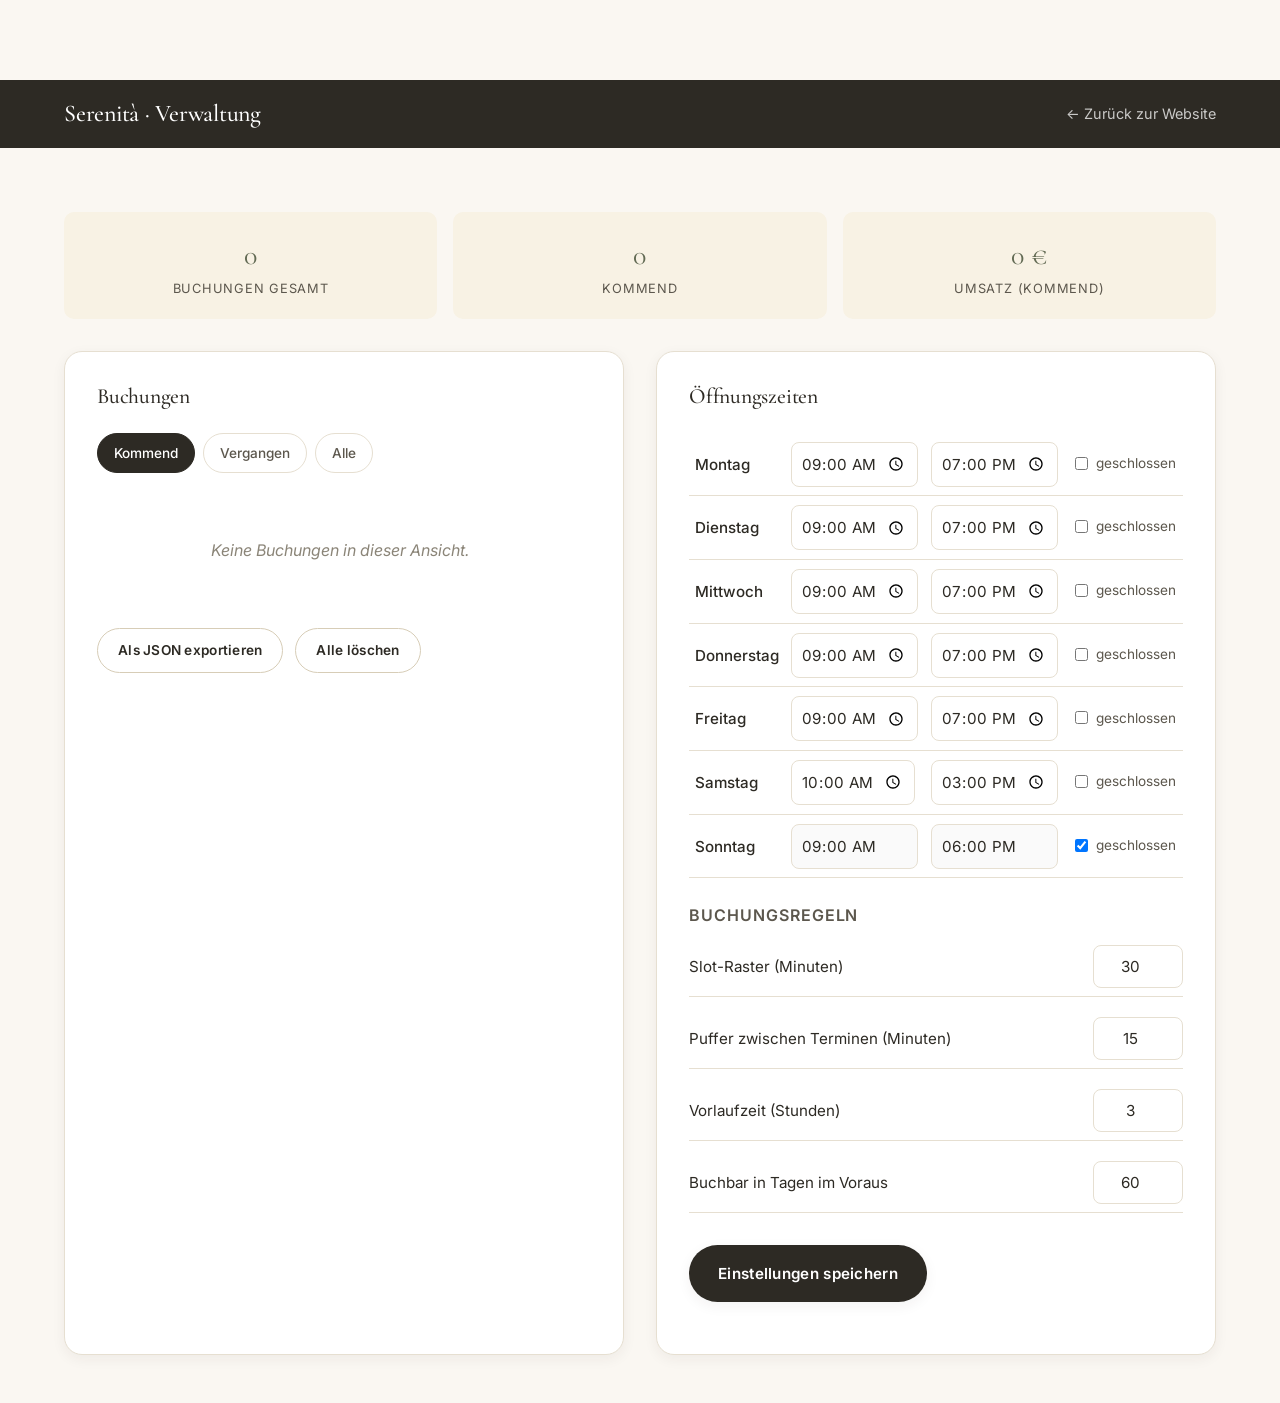
==== admin.html @ 7737e11d "Elegante Website für Massagepraxis mit Online-Buchungssystem Vollständige, mobile-first Website in D" ====
<!doctype html>
<html lang="de">
<head>
    <meta charset="UTF-8" />
    <meta name="viewport" content="width=device-width, initial-scale=1.0" />
    <title>Verwaltung · Massagepraxis Serenità</title>

    <link rel="preconnect" href="https://fonts.googleapis.com" />
    <link rel="preconnect" href="https://fonts.gstatic.com" crossorigin />
    <link href="https://fonts.googleapis.com/css2?family=Cormorant+Garamond:wght@500;600&family=Inter:wght@300;400;500;600;700&display=swap" rel="stylesheet" />

    <link rel="stylesheet" href="css/style.css" />
    <style>
        body { padding-top: 5rem; }
        .admin-header { background: var(--color-ink); color: #fff; padding: 1.25rem 0; }
        .admin-header .container { display: flex; align-items: center; justify-content: space-between; }
        .admin-header h1 { color: #fff; font-family: var(--font-serif); font-size: 1.5rem; margin: 0; }
        .admin-header a { color: #fff; opacity: 0.75; font-size: 0.9rem; }
        .admin-header a:hover { opacity: 1; }
        .admin-main { padding: 3rem 0; background: var(--color-bg); min-height: 100vh; }
        .admin-panels { display: grid; grid-template-columns: 1fr 1fr; gap: 2rem; }
        @media (max-width: 900px) { .admin-panels { grid-template-columns: 1fr; } }

        .panel { background: var(--color-surface); border-radius: var(--radius); padding: 2rem; border: 1px solid var(--color-line); box-shadow: var(--shadow-sm); }
        .panel h2 { font-size: 1.35rem; font-family: var(--font-serif); margin-bottom: 1.5rem; }
        .panel h3 { font-size: 1rem; font-family: var(--font-sans); text-transform: uppercase; letter-spacing: 0.06em; color: var(--color-ink-soft); font-weight: 600; margin: 1.75rem 0 .75rem; }

        .hours-table { width: 100%; border-collapse: collapse; }
        .hours-table td { padding: .55rem .35rem; border-bottom: 1px solid var(--color-line); font-size: 0.95rem; }
        .hours-table td:first-child { font-weight: 500; }
        .hours-table input[type="time"] { padding: .5rem .6rem; border-radius: 8px; border: 1.5px solid var(--color-line); font-family: inherit; }
        .hours-table label.closed { display: inline-flex; align-items: center; gap: .35rem; font-size: 0.85rem; color: var(--color-ink-soft); }

        .config-row { display: grid; grid-template-columns: 1fr auto; gap: 1rem; align-items: center; margin-bottom: .75rem; padding: .5rem 0; border-bottom: 1px solid var(--color-line); font-size: 0.95rem; }
        .config-row input { padding: .5rem .75rem; border-radius: 8px; border: 1.5px solid var(--color-line); width: 90px; text-align: center; }

        .booking-list { display: flex; flex-direction: column; gap: .75rem; max-height: 550px; overflow-y: auto; padding-right: .5rem; }
        .booking-item {
            padding: 1rem 1.25rem;
            background: var(--color-bg-alt);
            border-radius: var(--radius-sm);
            border-left: 3px solid var(--color-primary);
            display: grid;
            grid-template-columns: auto 1fr auto;
            gap: 1rem;
            align-items: center;
        }
        .booking-item.past { opacity: 0.55; border-left-color: var(--color-muted); }
        .booking-when { font-family: var(--font-serif); font-size: 1.05rem; color: var(--color-ink); }
        .booking-when small { display: block; font-family: var(--font-sans); font-size: 0.8rem; color: var(--color-muted); margin-top: 2px; }
        .booking-details { font-size: 0.9rem; color: var(--color-ink-soft); }
        .booking-details strong { color: var(--color-ink); }
        .booking-delete { background: transparent; color: #b04747; padding: .4rem .75rem; border-radius: 8px; font-size: 0.85rem; font-weight: 500; border: 1.5px solid transparent; }
        .booking-delete:hover { background: #fbe9e9; border-color: #f0c8c8; }

        .filters { display: flex; gap: .5rem; margin-bottom: 1rem; flex-wrap: wrap; }
        .filter-btn { padding: .5rem 1rem; border-radius: 999px; border: 1.5px solid var(--color-line); font-size: 0.85rem; font-weight: 500; background: var(--color-surface); color: var(--color-ink-soft); }
        .filter-btn.is-active { background: var(--color-ink); color: #fff; border-color: var(--color-ink); }

        .empty { text-align: center; padding: 3rem 1rem; color: var(--color-muted); font-style: italic; }

        .stat-grid { display: grid; grid-template-columns: repeat(3, 1fr); gap: 1rem; margin-bottom: 2rem; }
        .stat { background: var(--color-cream); padding: 1.25rem; border-radius: var(--radius-sm); text-align: center; }
        .stat dt { font-family: var(--font-serif); font-size: 1.75rem; color: var(--color-primary-dark); }
        .stat dd { font-size: 0.8rem; color: var(--color-ink-soft); margin: 0; text-transform: uppercase; letter-spacing: 0.06em; }

        .save-note { margin-top: 1.25rem; font-size: 0.85rem; color: var(--color-primary-dark); }

        .export-actions { display: flex; gap: .75rem; margin-top: 1rem; flex-wrap: wrap; }
        .export-actions .btn { padding: .65rem 1.25rem; font-size: 0.85rem; }
    </style>
</head>
<body>

    <header class="admin-header">
        <div class="container">
            <h1>Serenità · Verwaltung</h1>
            <a href="index.html">← Zurück zur Website</a>
        </div>
    </header>

    <main class="admin-main">
        <div class="container">
            <dl class="stat-grid">
                <div class="stat"><dt id="statTotal">0</dt><dd>Buchungen gesamt</dd></div>
                <div class="stat"><dt id="statUpcoming">0</dt><dd>Kommend</dd></div>
                <div class="stat"><dt id="statRevenue">0 €</dt><dd>Umsatz (kommend)</dd></div>
            </dl>

            <div class="admin-panels">
                <section class="panel">
                    <h2>Buchungen</h2>
                    <div class="filters">
                        <button type="button" class="filter-btn is-active" data-filter="upcoming">Kommend</button>
                        <button type="button" class="filter-btn" data-filter="past">Vergangen</button>
                        <button type="button" class="filter-btn" data-filter="all">Alle</button>
                    </div>
                    <div class="booking-list" id="bookingList"></div>
                    <div class="export-actions">
                        <button type="button" class="btn btn-ghost" id="exportJSON">Als JSON exportieren</button>
                        <button type="button" class="btn btn-ghost" id="clearAll">Alle löschen</button>
                    </div>
                </section>

                <section class="panel">
                    <h2>Öffnungszeiten</h2>
                    <table class="hours-table">
                        <tbody id="hoursTable"></tbody>
                    </table>

                    <h3>Buchungsregeln</h3>
                    <div class="config-row"><span>Slot-Raster (Minuten)</span><input type="number" min="15" step="5" id="cfgInterval" /></div>
                    <div class="config-row"><span>Puffer zwischen Terminen (Minuten)</span><input type="number" min="0" step="5" id="cfgBuffer" /></div>
                    <div class="config-row"><span>Vorlaufzeit (Stunden)</span><input type="number" min="0" step="1" id="cfgLead" /></div>
                    <div class="config-row"><span>Buchbar in Tagen im Voraus</span><input type="number" min="1" step="1" id="cfgWindow" /></div>

                    <button type="button" class="btn btn-primary" id="saveConfig" style="margin-top: 1.25rem;">Einstellungen speichern</button>
                    <p class="save-note" id="saveNote"></p>
                </section>
            </div>
        </div>
    </main>

    <script src="js/data.js"></script>
    <script>
    (function () {
        const CFG_KEY = "serenita.config.v1";
        const BK_KEY = "serenita.bookings.v1";
        const DAYS = ["Sonntag", "Montag", "Dienstag", "Mittwoch", "Donnerstag", "Freitag", "Samstag"];
        const MONATE = ["Januar","Februar","März","April","Mai","Juni","Juli","August","September","Oktober","November","Dezember"];

        /* Config laden (falls in localStorage überschrieben) */
        function loadConfig() {
            try {
                const stored = JSON.parse(localStorage.getItem(CFG_KEY));
                if (stored) Object.assign(window.PRAXIS_CONFIG, stored);
            } catch (e) {}
            return window.PRAXIS_CONFIG;
        }
        function saveConfig(cfg) { localStorage.setItem(CFG_KEY, JSON.stringify(cfg)); }
        function loadBookings() { try { return JSON.parse(localStorage.getItem(BK_KEY) || "[]"); } catch (e) { return []; } }
        function saveBookings(b) { localStorage.setItem(BK_KEY, JSON.stringify(b)); }

        const cfg = loadConfig();
        let filter = "upcoming";

        function renderHours() {
            const tbody = document.getElementById("hoursTable");
            /* Reihenfolge Mo..So */
            const order = [1,2,3,4,5,6,0];
            tbody.innerHTML = order.map(d => {
                const h = cfg.openingHours[d];
                const closed = !h;
                return `
                <tr data-day="${d}">
                    <td>${DAYS[d]}</td>
                    <td><input type="time" data-field="open" value="${closed ? "09:00" : h.open}" ${closed ? "disabled" : ""}></td>
                    <td><input type="time" data-field="close" value="${closed ? "18:00" : h.close}" ${closed ? "disabled" : ""}></td>
                    <td><label class="closed"><input type="checkbox" data-field="closed" ${closed ? "checked" : ""}> geschlossen</label></td>
                </tr>`;
            }).join("");

            tbody.querySelectorAll('input[data-field="closed"]').forEach(cb => {
                cb.addEventListener("change", () => {
                    const row = cb.closest("tr");
                    row.querySelectorAll('input[type="time"]').forEach(t => t.disabled = cb.checked);
                });
            });
        }

        function renderConfigInputs() {
            document.getElementById("cfgInterval").value = cfg.slotInterval;
            document.getElementById("cfgBuffer").value = cfg.bufferAfter;
            document.getElementById("cfgLead").value = cfg.minLeadTimeHours;
            document.getElementById("cfgWindow").value = cfg.bookingWindowDays;
        }

        function formatDate(iso) {
            const [y,m,d] = iso.split("-").map(Number);
            return `${d}. ${MONATE[m-1]} ${y}`;
        }

        function renderBookings() {
            const list = loadBookings();
            const today = new Date().toISOString().slice(0,10);
            const now = new Date();

            const withDateTime = list.map(b => {
                const [y,m,d] = b.date.split("-").map(Number);
                const [hh,mm] = b.time.split(":").map(Number);
                return { ...b, _dt: new Date(y, m-1, d, hh, mm) };
            });

            const filtered = withDateTime.filter(b => {
                if (filter === "upcoming") return b._dt >= now;
                if (filter === "past") return b._dt < now;
                return true;
            }).sort((a,b) => filter === "past" ? b._dt - a._dt : a._dt - b._dt);

            const el = document.getElementById("bookingList");
            if (!filtered.length) {
                el.innerHTML = `<div class="empty">Keine Buchungen in dieser Ansicht.</div>`;
            } else {
                el.innerHTML = filtered.map(b => `
                    <div class="booking-item ${b._dt < now ? "past" : ""}">
                        <div class="booking-when">
                            ${formatDate(b.date)}
                            <small>${b.time} Uhr</small>
                        </div>
                        <div class="booking-details">
                            <strong>${b.serviceName}</strong> · ${b.serviceDuration} Min. · ${b.servicePrice} €<br>
                            ${b.customer.name} · <a href="tel:${b.customer.phone}">${b.customer.phone}</a> · <a href="mailto:${b.customer.email}">${b.customer.email}</a>
                            ${b.customer.notes ? `<br><em>${b.customer.notes}</em>` : ""}
                        </div>
                        <button class="booking-delete" data-id="${b.id}" aria-label="Buchung löschen">Löschen</button>
                    </div>
                `).join("");
                el.querySelectorAll(".booking-delete").forEach(btn => {
                    btn.addEventListener("click", () => {
                        if (!confirm("Diese Buchung wirklich löschen?")) return;
                        const all = loadBookings().filter(b => b.id !== btn.dataset.id);
                        saveBookings(all);
                        renderBookings();
                        renderStats();
                    });
                });
            }
        }

        function renderStats() {
            const list = loadBookings();
            const now = new Date();
            const upcoming = list.filter(b => {
                const [y,m,d] = b.date.split("-").map(Number);
                const [hh,mm] = b.time.split(":").map(Number);
                return new Date(y, m-1, d, hh, mm) >= now;
            });
            document.getElementById("statTotal").textContent = list.length;
            document.getElementById("statUpcoming").textContent = upcoming.length;
            const revenue = upcoming.reduce((sum, b) => sum + (b.servicePrice || 0), 0);
            document.getElementById("statRevenue").textContent = `${revenue.toLocaleString("de-DE")} €`;
        }

        /* Speichern */
        document.getElementById("saveConfig").addEventListener("click", () => {
            const newHours = {};
            document.querySelectorAll("#hoursTable tr").forEach(row => {
                const day = Number(row.dataset.day);
                const closed = row.querySelector('input[data-field="closed"]').checked;
                if (closed) { newHours[day] = null; return; }
                newHours[day] = {
                    open: row.querySelector('input[data-field="open"]').value,
                    close: row.querySelector('input[data-field="close"]').value
                };
            });
            cfg.openingHours = newHours;
            cfg.slotInterval = Number(document.getElementById("cfgInterval").value) || 30;
            cfg.bufferAfter = Number(document.getElementById("cfgBuffer").value) || 0;
            cfg.minLeadTimeHours = Number(document.getElementById("cfgLead").value) || 0;
            cfg.bookingWindowDays = Number(document.getElementById("cfgWindow").value) || 30;
            saveConfig(cfg);
            const note = document.getElementById("saveNote");
            note.textContent = "✓ Einstellungen gespeichert.";
            setTimeout(() => note.textContent = "", 2500);
        });

        /* Filter */
        document.querySelectorAll(".filter-btn").forEach(btn => {
            btn.addEventListener("click", () => {
                document.querySelectorAll(".filter-btn").forEach(b => b.classList.remove("is-active"));
                btn.classList.add("is-active");
                filter = btn.dataset.filter;
                renderBookings();
            });
        });

        document.getElementById("exportJSON").addEventListener("click", () => {
            const data = JSON.stringify(loadBookings(), null, 2);
            const blob = new Blob([data], { type: "application/json" });
            const a = document.createElement("a");
            a.href = URL.createObjectURL(blob);
            a.download = `serenita-buchungen-${new Date().toISOString().slice(0,10)}.json`;
            document.body.appendChild(a); a.click(); a.remove();
        });

        document.getElementById("clearAll").addEventListener("click", () => {
            if (!confirm("Wirklich ALLE Buchungen löschen? Das lässt sich nicht rückgängig machen.")) return;
            saveBookings([]);
            renderBookings();
            renderStats();
        });

        renderHours();
        renderConfigInputs();
        renderBookings();
        renderStats();
    })();
    </script>
</body>
</html>
---- css/style.css ----
/* ==========================================================================
   Massagepraxis Serenità – Stylesheet
   Warme, ruhige Farben · elegante Typografie · Responsive First
   ========================================================================== */

:root {
    /* Farbpalette – warm, ruhig, hochwertig */
    --color-bg: #faf7f2;
    --color-bg-alt: #f3ede2;
    --color-surface: #ffffff;
    --color-ink: #2d2a24;
    --color-ink-soft: #5c574d;
    --color-muted: #8b8578;
    --color-line: #e6dfd1;
    --color-line-strong: #d7cdb7;

    --color-primary: #7d8471;         /* Sage-Olive */
    --color-primary-dark: #626a53;
    --color-primary-light: #a4a993;
    --color-accent: #b8926a;          /* Warmes Terracotta-Gold */
    --color-accent-dark: #967050;
    --color-cream: #f8f2e4;
    --color-whatsapp: #25d366;

    /* Typografie */
    --font-serif: "Cormorant Garamond", Georgia, "Times New Roman", serif;
    --font-sans: "Inter", -apple-system, BlinkMacSystemFont, "Segoe UI", Roboto, sans-serif;

    /* Layout */
    --container: 1200px;
    --radius: 18px;
    --radius-lg: 28px;
    --radius-sm: 10px;

    --shadow-sm: 0 4px 14px rgba(45, 42, 36, 0.06);
    --shadow-md: 0 14px 40px rgba(45, 42, 36, 0.10);
    --shadow-lg: 0 30px 60px rgba(45, 42, 36, 0.14);

    --transition: 240ms cubic-bezier(0.2, 0.7, 0.3, 1);
    --transition-slow: 500ms cubic-bezier(0.2, 0.7, 0.3, 1);
}

/* ---------------------------------- Reset ---------------------------------- */
*, *::before, *::after { box-sizing: border-box; }
html { scroll-behavior: smooth; -webkit-text-size-adjust: 100%; }
body {
    margin: 0;
    font-family: var(--font-sans);
    font-size: 16px;
    line-height: 1.65;
    color: var(--color-ink);
    background: var(--color-bg);
    -webkit-font-smoothing: antialiased;
    text-rendering: optimizeLegibility;
    overflow-x: hidden;
}

img, svg { max-width: 100%; display: block; }
button { font: inherit; cursor: pointer; border: 0; background: none; color: inherit; }
input, textarea, select { font: inherit; color: inherit; }
a { color: var(--color-primary-dark); text-decoration: none; transition: color var(--transition); }
a:hover { color: var(--color-accent-dark); }
ul { margin: 0; padding: 0; list-style: none; }
h1, h2, h3, h4 { margin: 0; font-family: var(--font-serif); font-weight: 500; color: var(--color-ink); letter-spacing: -0.01em; line-height: 1.15; }
p { margin: 0 0 1rem; }

/* Skip link */
.skip-link {
    position: absolute;
    top: -100px;
    left: 1rem;
    background: var(--color-ink);
    color: #fff;
    padding: .75rem 1rem;
    border-radius: var(--radius-sm);
    z-index: 200;
    transition: top var(--transition);
}
.skip-link:focus { top: 1rem; color: #fff; }

/* Container */
.container {
    width: 100%;
    max-width: var(--container);
    margin: 0 auto;
    padding: 0 1.5rem;
}

/* Section spacing */
.section {
    padding: clamp(4.5rem, 8vw, 8rem) 0;
    position: relative;
}
.section-head {
    max-width: 720px;
    margin: 0 auto 3.5rem;
    text-align: center;
}
.section-head h2 { margin-bottom: 1rem; }
.section-sub { color: var(--color-ink-soft); font-size: 1.05rem; margin: 0; }

.eyebrow {
    text-transform: uppercase;
    letter-spacing: 0.24em;
    font-size: 0.75rem;
    font-weight: 600;
    color: var(--color-accent-dark);
    margin: 0 0 1rem;
}

h1 { font-size: clamp(2.5rem, 6vw, 4.5rem); }
h2 { font-size: clamp(2rem, 4vw, 3.25rem); }
h3 { font-size: clamp(1.35rem, 2.2vw, 1.75rem); }
h4 { font-size: 1rem; font-family: var(--font-sans); font-weight: 600; letter-spacing: 0.02em; text-transform: uppercase; color: var(--color-ink); }

em { font-style: italic; color: var(--color-accent-dark); font-family: var(--font-serif); }

.lead { font-size: 1.125rem; color: var(--color-ink-soft); }

/* ---------------------------------- Buttons ---------------------------------- */
.btn {
    display: inline-flex;
    align-items: center;
    justify-content: center;
    gap: .5rem;
    padding: .95rem 1.75rem;
    border-radius: 999px;
    font-weight: 600;
    font-size: 0.95rem;
    letter-spacing: 0.02em;
    text-align: center;
    cursor: pointer;
    transition: transform var(--transition), box-shadow var(--transition), background var(--transition), color var(--transition);
    text-decoration: none;
    border: 1.5px solid transparent;
    white-space: nowrap;
}
.btn:disabled { opacity: 0.4; cursor: not-allowed; }

.btn-primary {
    background: var(--color-ink);
    color: #fff;
    box-shadow: var(--shadow-sm);
}
.btn-primary:hover:not(:disabled) {
    background: var(--color-primary-dark);
    color: #fff;
    transform: translateY(-2px);
    box-shadow: var(--shadow-md);
}

.btn-ghost {
    background: transparent;
    color: var(--color-ink);
    border-color: var(--color-line-strong);
}
.btn-ghost:hover:not(:disabled) {
    background: var(--color-ink);
    color: #fff;
    border-color: var(--color-ink);
    transform: translateY(-2px);
}

.btn-whatsapp {
    background: var(--color-whatsapp);
    color: #fff;
}
.btn-whatsapp:hover {
    background: #1ebe57;
    color: #fff;
    transform: translateY(-2px);
    box-shadow: var(--shadow-md);
}

.btn-header { display: none; }

/* ---------------------------------- Header ---------------------------------- */
.site-header {
    position: fixed;
    top: 0; left: 0; right: 0;
    z-index: 100;
    background: rgba(250, 247, 242, 0.85);
    backdrop-filter: saturate(140%) blur(14px);
    -webkit-backdrop-filter: saturate(140%) blur(14px);
    border-bottom: 1px solid transparent;
    transition: border-color var(--transition), padding var(--transition), background var(--transition);
}
.site-header.is-scrolled {
    border-bottom-color: var(--color-line);
    background: rgba(250, 247, 242, 0.95);
}
.header-inner {
    display: flex;
    align-items: center;
    justify-content: space-between;
    padding-top: 1.1rem;
    padding-bottom: 1.1rem;
    gap: 1.5rem;
}
.brand {
    display: inline-flex;
    align-items: center;
    gap: .8rem;
    color: var(--color-ink);
}
.brand:hover { color: var(--color-primary-dark); }
.brand-mark { color: var(--color-primary); display: inline-flex; }
.brand-text { display: inline-flex; flex-direction: column; line-height: 1; }
.brand-name { font-family: var(--font-serif); font-size: 1.5rem; letter-spacing: 0.02em; }
.brand-tag { font-size: 0.7rem; text-transform: uppercase; letter-spacing: 0.28em; color: var(--color-muted); margin-top: 3px; }

.site-nav { display: flex; align-items: center; }
.nav-list {
    display: flex;
    gap: 2rem;
    align-items: center;
}
.nav-list a {
    color: var(--color-ink);
    font-size: 0.94rem;
    font-weight: 500;
    padding: .5rem 0;
    position: relative;
}
.nav-list a::after {
    content: "";
    position: absolute;
    left: 0; bottom: 0;
    height: 1.5px;
    width: 0;
    background: var(--color-accent);
    transition: width var(--transition);
}
.nav-list a:hover { color: var(--color-accent-dark); }
.nav-list a:hover::after { width: 100%; }

.nav-toggle {
    display: none;
    width: 44px;
    height: 44px;
    padding: 0;
    border-radius: 999px;
    background: var(--color-surface);
    box-shadow: var(--shadow-sm);
    flex-direction: column;
    align-items: center;
    justify-content: center;
    gap: 5px;
}
.nav-toggle span {
    display: block;
    width: 20px;
    height: 1.6px;
    background: var(--color-ink);
    transition: transform var(--transition), opacity var(--transition);
}
.nav-toggle[aria-expanded="true"] span:nth-child(1) { transform: translateY(6.6px) rotate(45deg); }
.nav-toggle[aria-expanded="true"] span:nth-child(2) { opacity: 0; }
.nav-toggle[aria-expanded="true"] span:nth-child(3) { transform: translateY(-6.6px) rotate(-45deg); }

/* ---------------------------------- Hero ---------------------------------- */
.hero {
    position: relative;
    min-height: 100vh;
    min-height: 100svh;
    display: flex;
    align-items: center;
    padding: 8rem 0 6rem;
    overflow: hidden;
    isolation: isolate;
}
.hero-media {
    position: absolute;
    inset: 0;
    z-index: -1;
}
.hero-image { position: absolute; inset: 0; }
.hero-image svg { width: 100%; height: 100%; }
.hero-media::after {
    content: "";
    position: absolute;
    inset: 0;
    background:
        linear-gradient(180deg, rgba(250, 247, 242, 0.15) 0%, rgba(250, 247, 242, 0.85) 100%),
        linear-gradient(90deg, rgba(250, 247, 242, 0.85) 0%, rgba(250, 247, 242, 0.05) 55%);
}
.hero-content {
    position: relative;
    max-width: 660px;
}
.hero .eyebrow { color: var(--color-accent-dark); }
.hero h1 em { display: inline-block; }
.hero-lead {
    font-size: clamp(1.05rem, 1.4vw, 1.25rem);
    color: var(--color-ink-soft);
    margin: 1.5rem 0 2.5rem;
    max-width: 560px;
}
.hero-actions {
    display: flex;
    flex-wrap: wrap;
    gap: 1rem;
    margin-bottom: 3rem;
}
.hero-badges {
    display: flex;
    flex-wrap: wrap;
    gap: 1.75rem;
    color: var(--color-ink-soft);
    font-size: 0.92rem;
}
.hero-badges li { display: inline-flex; align-items: center; gap: .5rem; }
.badge-icon {
    display: inline-flex;
    color: var(--color-primary);
    background: var(--color-cream);
    border-radius: 999px;
    padding: 6px;
}

.scroll-hint {
    position: absolute;
    bottom: 2rem;
    left: 50%;
    transform: translateX(-50%);
    width: 24px;
    height: 42px;
    border: 1.5px solid var(--color-ink-soft);
    border-radius: 30px;
    display: none;
}
.scroll-hint span {
    display: block;
    width: 3px;
    height: 8px;
    background: var(--color-ink-soft);
    border-radius: 4px;
    margin: 8px auto 0;
    animation: scrollHint 1.8s ease-in-out infinite;
}
@keyframes scrollHint {
    0%, 100% { opacity: 0.3; transform: translateY(0); }
    50% { opacity: 1; transform: translateY(10px); }
}

/* ---------------------------------- Über mich ---------------------------------- */
.about { background: var(--color-bg); }
.about-grid {
    display: grid;
    grid-template-columns: 1fr 1.2fr;
    gap: clamp(2rem, 6vw, 5rem);
    align-items: center;
}
.about-media { position: relative; }
.about-image {
    border-radius: var(--radius-lg);
    overflow: hidden;
    box-shadow: var(--shadow-lg);
    position: relative;
    z-index: 2;
    aspect-ratio: 4 / 5;
}
.about-image svg { width: 100%; height: 100%; object-fit: cover; }
.about-image-decor {
    position: absolute;
    inset: -20px -20px auto auto;
    width: 45%;
    aspect-ratio: 1;
    background: var(--color-cream);
    border-radius: var(--radius-lg);
    z-index: 1;
}

.about-content h2 { margin-top: 1rem; }
.about-content .lead { margin: 1.5rem 0 1rem; }

.about-facts {
    display: grid;
    grid-template-columns: repeat(3, 1fr);
    gap: 1rem;
    margin: 2.5rem 0;
    padding: 2rem;
    background: var(--color-surface);
    border-radius: var(--radius);
    border: 1px solid var(--color-line);
}
.about-facts > div { text-align: center; }
.about-facts dt {
    font-family: var(--font-serif);
    font-size: clamp(1.75rem, 3vw, 2.4rem);
    color: var(--color-primary-dark);
    line-height: 1;
    margin-bottom: .4rem;
}
.about-facts dd {
    margin: 0;
    font-size: 0.85rem;
    color: var(--color-ink-soft);
    letter-spacing: 0.02em;
}

.about-qualifications { display: grid; gap: .75rem; }
.about-qualifications li {
    padding-left: 1.75rem;
    position: relative;
    color: var(--color-ink-soft);
}
.about-qualifications li::before {
    content: "";
    position: absolute;
    left: 0;
    top: .65rem;
    width: 10px;
    height: 10px;
    border-radius: 999px;
    background: var(--color-accent);
    box-shadow: 0 0 0 4px rgba(184, 146, 106, 0.15);
}

/* ---------------------------------- Services ---------------------------------- */
.services { background: var(--color-bg-alt); }
.services-grid {
    display: grid;
    grid-template-columns: repeat(auto-fill, minmax(300px, 1fr));
    gap: 1.5rem;
}
.service-card {
    background: var(--color-surface);
    border-radius: var(--radius);
    padding: 2.25rem 2rem;
    border: 1px solid var(--color-line);
    display: flex;
    flex-direction: column;
    gap: 1rem;
    transition: transform var(--transition), box-shadow var(--transition), border-color var(--transition);
    position: relative;
    overflow: hidden;
}
.service-card::before {
    content: "";
    position: absolute;
    top: 0; left: 0; right: 0;
    height: 3px;
    background: linear-gradient(90deg, transparent, var(--color-accent), transparent);
    transform: scaleX(0);
    transition: transform var(--transition-slow);
    transform-origin: left;
}
.service-card:hover {
    transform: translateY(-6px);
    box-shadow: var(--shadow-md);
    border-color: transparent;
}
.service-card:hover::before { transform: scaleX(1); }

.service-icon {
    width: 54px;
    height: 54px;
    display: inline-flex;
    align-items: center;
    justify-content: center;
    border-radius: 16px;
    background: var(--color-cream);
    color: var(--color-primary-dark);
}
.service-card h3 { font-size: 1.4rem; }
.service-card p { color: var(--color-ink-soft); margin: 0; flex-grow: 1; }
.service-meta {
    display: flex;
    justify-content: space-between;
    align-items: baseline;
    padding-top: 1.25rem;
    margin-top: .5rem;
    border-top: 1px dashed var(--color-line);
}
.service-duration {
    font-size: 0.85rem;
    color: var(--color-muted);
    letter-spacing: 0.03em;
}
.service-price {
    font-family: var(--font-serif);
    font-size: 1.6rem;
    color: var(--color-ink);
}
.service-price span { font-size: 0.85rem; color: var(--color-muted); font-family: var(--font-sans); margin-left: .25rem; }
.service-book {
    margin-top: 1.25rem;
    padding: .8rem 1.5rem;
    background: transparent;
    border: 1.5px solid var(--color-line-strong);
    border-radius: 999px;
    color: var(--color-ink);
    font-weight: 600;
    font-size: 0.9rem;
    transition: all var(--transition);
    text-align: center;
    text-decoration: none;
    display: inline-block;
}
.service-book:hover { background: var(--color-ink); color: #fff; border-color: var(--color-ink); }

.services-note {
    text-align: center;
    color: var(--color-ink-soft);
    margin-top: 3rem;
    font-size: 0.95rem;
}

/* ---------------------------------- Booking ---------------------------------- */
.booking { background: var(--color-bg); }
.booking-wrapper {
    max-width: 900px;
    margin: 0 auto;
    background: var(--color-surface);
    border-radius: var(--radius-lg);
    box-shadow: var(--shadow-md);
    border: 1px solid var(--color-line);
    overflow: hidden;
}

.booking-steps {
    display: grid;
    grid-template-columns: repeat(4, 1fr);
    background: var(--color-bg-alt);
    border-bottom: 1px solid var(--color-line);
}
.booking-steps li {
    padding: 1.25rem 1rem;
    text-align: center;
    font-size: 0.85rem;
    letter-spacing: 0.02em;
    color: var(--color-muted);
    display: flex;
    align-items: center;
    justify-content: center;
    gap: .5rem;
    border-right: 1px solid var(--color-line);
    transition: color var(--transition), background var(--transition);
}
.booking-steps li:last-child { border-right: 0; }
.booking-steps li span {
    display: inline-flex;
    align-items: center;
    justify-content: center;
    width: 28px;
    height: 28px;
    border-radius: 999px;
    background: var(--color-line);
    color: var(--color-ink-soft);
    font-weight: 600;
    font-size: 0.85rem;
    transition: background var(--transition), color var(--transition);
}
.booking-steps li.is-active { color: var(--color-ink); background: var(--color-surface); font-weight: 600; }
.booking-steps li.is-active span { background: var(--color-primary); color: #fff; }
.booking-steps li.is-done span { background: var(--color-primary-dark); color: #fff; }

.booking-panel {
    padding: clamp(1.75rem, 3vw, 3rem);
    display: flex;
    flex-direction: column;
    gap: 1.5rem;
}
.booking-step { border: 0; padding: 0; margin: 0; display: none; animation: fadeUp 400ms both; }
.booking-step.is-active { display: block; }
.step-title {
    font-family: var(--font-serif);
    font-size: clamp(1.4rem, 2.2vw, 1.75rem);
    color: var(--color-ink);
    margin-bottom: 1.5rem;
    padding: 0;
}
.step-actions {
    display: flex;
    justify-content: space-between;
    gap: 1rem;
    margin-top: 2rem;
    padding-top: 1.5rem;
    border-top: 1px solid var(--color-line);
}
.step-actions.center { justify-content: center; }

/* Service picker */
.service-picker { display: grid; gap: .75rem; }
.picker-option {
    display: flex;
    align-items: center;
    justify-content: space-between;
    gap: 1rem;
    padding: 1.25rem 1.5rem;
    border: 1.5px solid var(--color-line);
    border-radius: var(--radius);
    cursor: pointer;
    transition: all var(--transition);
    background: var(--color-surface);
}
.picker-option:hover { border-color: var(--color-primary-light); background: var(--color-bg); }
.picker-option input { position: absolute; opacity: 0; }
.picker-option.is-selected { border-color: var(--color-primary); background: var(--color-cream); box-shadow: var(--shadow-sm); }
.picker-option-info h4 { font-family: var(--font-serif); font-weight: 500; font-size: 1.15rem; text-transform: none; letter-spacing: 0; margin-bottom: .25rem; }
.picker-option-info p { font-size: 0.85rem; color: var(--color-muted); margin: 0; }
.picker-option-meta { text-align: right; flex-shrink: 0; }
.picker-option-meta strong { display: block; font-family: var(--font-serif); font-size: 1.25rem; color: var(--color-ink); font-weight: 500; }
.picker-option-meta small { font-size: 0.8rem; color: var(--color-muted); }

/* Calendar */
.calendar { background: var(--color-bg); border-radius: var(--radius); padding: 1.5rem; }
.calendar-head {
    display: flex;
    align-items: center;
    justify-content: space-between;
    margin-bottom: 1rem;
}
.calendar-head h3 { font-size: 1.2rem; font-family: var(--font-serif); font-weight: 500; }
.calendar-nav {
    width: 40px;
    height: 40px;
    border-radius: 999px;
    background: var(--color-surface);
    display: inline-flex;
    align-items: center;
    justify-content: center;
    transition: all var(--transition);
    color: var(--color-ink);
    box-shadow: var(--shadow-sm);
}
.calendar-nav:hover:not(:disabled) { background: var(--color-ink); color: #fff; }
.calendar-nav:disabled { opacity: 0.3; cursor: not-allowed; }
.calendar-grid {
    display: grid;
    grid-template-columns: repeat(7, 1fr);
    gap: .35rem;
}
.calendar-dow {
    text-align: center;
    font-size: 0.7rem;
    color: var(--color-muted);
    text-transform: uppercase;
    letter-spacing: 0.1em;
    padding: .5rem 0;
    font-weight: 600;
}
.calendar-day {
    aspect-ratio: 1;
    display: flex;
    align-items: center;
    justify-content: center;
    border-radius: var(--radius-sm);
    font-size: 0.95rem;
    color: var(--color-ink);
    background: transparent;
    transition: all var(--transition);
    border: 1px solid transparent;
    position: relative;
}
.calendar-day:hover:not(:disabled):not(.is-empty) { background: var(--color-surface); border-color: var(--color-primary-light); }
.calendar-day.is-empty { cursor: default; }
.calendar-day.is-today { border-color: var(--color-accent); font-weight: 600; }
.calendar-day.is-selected { background: var(--color-ink); color: #fff; }
.calendar-day.is-selected:hover { background: var(--color-primary-dark); }
.calendar-day:disabled { color: var(--color-line-strong); cursor: not-allowed; text-decoration: line-through; }
.calendar-day.is-closed { color: var(--color-line-strong); cursor: not-allowed; }

/* Slots */
.slot-hint { color: var(--color-muted); font-size: 0.95rem; margin-bottom: 1rem; }
.slots {
    display: grid;
    grid-template-columns: repeat(auto-fill, minmax(110px, 1fr));
    gap: .5rem;
}
.slot {
    padding: .85rem;
    border-radius: var(--radius-sm);
    border: 1.5px solid var(--color-line);
    background: var(--color-surface);
    font-weight: 500;
    color: var(--color-ink);
    transition: all var(--transition);
    text-align: center;
    font-size: 0.95rem;
}
.slot:hover:not(:disabled) { border-color: var(--color-primary); color: var(--color-primary-dark); }
.slot.is-selected { background: var(--color-ink); color: #fff; border-color: var(--color-ink); }
.slot:disabled { opacity: 0.35; cursor: not-allowed; text-decoration: line-through; }
.slot input { position: absolute; opacity: 0; pointer-events: none; }

/* Form */
.form-grid {
    display: grid;
    grid-template-columns: 1fr 1fr;
    gap: 1.25rem;
}
.field { display: flex; flex-direction: column; gap: .4rem; }
.field-full { grid-column: 1 / -1; }
.field > span {
    font-size: 0.85rem;
    color: var(--color-ink-soft);
    font-weight: 500;
    letter-spacing: 0.02em;
}
.field input,
.field textarea {
    padding: .9rem 1rem;
    border: 1.5px solid var(--color-line);
    border-radius: var(--radius-sm);
    background: var(--color-bg);
    transition: border-color var(--transition), background var(--transition), box-shadow var(--transition);
    font-family: inherit;
    color: var(--color-ink);
    resize: vertical;
    width: 100%;
}
.field input:focus,
.field textarea:focus {
    outline: none;
    border-color: var(--color-primary);
    background: var(--color-surface);
    box-shadow: 0 0 0 4px rgba(125, 132, 113, 0.12);
}
.field-check {
    flex-direction: row;
    align-items: flex-start;
    gap: .75rem;
    color: var(--color-ink-soft);
    font-size: 0.9rem;
}
.field-check input {
    width: 20px;
    height: 20px;
    padding: 0;
    margin-top: 2px;
    accent-color: var(--color-primary);
    flex-shrink: 0;
}
.field-check span { flex: 1; }
.field.error input, .field.error textarea { border-color: #c66; background: #fdf4f4; }

.booking-summary {
    margin-top: 2rem;
    padding: 1.5rem 1.75rem;
    background: var(--color-cream);
    border-radius: var(--radius);
    border: 1px solid var(--color-line-strong);
}
.booking-summary h3 { font-size: 1rem; font-family: var(--font-sans); font-weight: 600; text-transform: uppercase; letter-spacing: 0.08em; margin-bottom: 1rem; color: var(--color-ink-soft); }
.booking-summary dl { display: grid; grid-template-columns: auto 1fr; gap: .5rem 1.25rem; margin: 0; }
.booking-summary dt { color: var(--color-muted); font-size: 0.9rem; }
.booking-summary dd { margin: 0; color: var(--color-ink); font-weight: 500; }

/* Confirmation */
.booking-confirmation {
    padding: 3rem 2rem;
    text-align: center;
    animation: fadeUp 500ms both;
}
.confirm-icon {
    color: var(--color-primary);
    background: var(--color-cream);
    width: 90px;
    height: 90px;
    border-radius: 999px;
    display: inline-flex;
    align-items: center;
    justify-content: center;
    margin-bottom: 1.5rem;
}
.booking-confirmation h3 { font-size: clamp(1.5rem, 2.6vw, 2rem); margin-bottom: .75rem; }
.booking-confirmation p { color: var(--color-ink-soft); font-size: 1.05rem; }
.confirmation-details {
    max-width: 480px;
    margin: 2rem auto;
    padding: 1.75rem;
    background: var(--color-bg-alt);
    border-radius: var(--radius);
    text-align: left;
}
.confirmation-details dl { display: grid; grid-template-columns: auto 1fr; gap: .6rem 1.5rem; margin: 0; }
.confirmation-details dt { color: var(--color-muted); font-size: 0.9rem; }
.confirmation-details dd { margin: 0; color: var(--color-ink); font-weight: 500; }

/* ---------------------------------- Reviews ---------------------------------- */
.reviews { background: var(--color-bg-alt); }
.reviews-summary {
    display: inline-flex;
    align-items: center;
    gap: .75rem;
    margin-top: 1rem;
    color: var(--color-ink-soft);
    font-size: 0.95rem;
}
.stars { display: inline-flex; gap: 2px; color: var(--color-accent); font-size: 1.1rem; }
.reviews-grid {
    display: grid;
    grid-template-columns: repeat(auto-fill, minmax(300px, 1fr));
    gap: 1.5rem;
}
.review-card {
    background: var(--color-surface);
    padding: 2rem;
    border-radius: var(--radius);
    border: 1px solid var(--color-line);
    display: flex;
    flex-direction: column;
    gap: 1rem;
    transition: transform var(--transition), box-shadow var(--transition);
    position: relative;
}
.review-card:hover { transform: translateY(-4px); box-shadow: var(--shadow-md); }
.review-card::before {
    content: "\201C";
    position: absolute;
    top: -10px;
    right: 20px;
    font-family: var(--font-serif);
    font-size: 5rem;
    color: var(--color-cream);
    line-height: 1;
}
.review-card p {
    font-family: var(--font-serif);
    font-size: 1.15rem;
    color: var(--color-ink);
    line-height: 1.55;
    margin: 0;
    font-style: italic;
}
.review-card footer {
    padding-top: 1rem;
    border-top: 1px solid var(--color-line);
    font-size: 0.9rem;
    color: var(--color-ink-soft);
}
.review-card footer strong { color: var(--color-ink); font-weight: 600; }

/* ---------------------------------- Contact ---------------------------------- */
.contact { background: var(--color-bg); }
.contact-grid {
    display: grid;
    grid-template-columns: 1fr 1.1fr;
    gap: clamp(2rem, 5vw, 4.5rem);
    align-items: start;
}
.contact-info h2 { margin: 1rem 0 1.25rem; }
.contact-list { display: grid; gap: 1.5rem; margin: 2rem 0 2.5rem; }
.contact-list li { display: flex; gap: 1rem; align-items: flex-start; }
.contact-icon {
    flex-shrink: 0;
    width: 46px;
    height: 46px;
    border-radius: 14px;
    background: var(--color-cream);
    color: var(--color-primary-dark);
    display: inline-flex;
    align-items: center;
    justify-content: center;
}
.contact-list a { color: var(--color-ink); font-weight: 500; }
.contact-list a:hover { color: var(--color-primary-dark); }
.contact-label {
    display: block;
    text-transform: uppercase;
    letter-spacing: 0.14em;
    font-size: 0.7rem;
    color: var(--color-muted);
    margin-bottom: .25rem;
    font-weight: 600;
}
.contact-list address { font-style: normal; color: var(--color-ink); }

.contact-cta {
    display: flex;
    flex-wrap: wrap;
    gap: 1rem;
    margin-top: 2rem;
}

.contact-form-wrap { display: flex; flex-direction: column; gap: 1.5rem; }
.contact-form {
    background: var(--color-surface);
    padding: 2.5rem;
    border-radius: var(--radius);
    box-shadow: var(--shadow-md);
    border: 1px solid var(--color-line);
    display: flex;
    flex-direction: column;
    gap: 1.25rem;
}
.contact-form h3 { font-size: 1.5rem; }
.form-status {
    margin: 0;
    padding: 0;
    font-size: 0.9rem;
    color: var(--color-primary-dark);
    min-height: 1.2rem;
}
.form-status.error { color: #c66; }

.map-placeholder {
    border-radius: var(--radius);
    overflow: hidden;
    height: 240px;
    border: 1px solid var(--color-line);
    box-shadow: var(--shadow-sm);
    position: relative;
}
.map-inner { position: absolute; inset: 0; }
.map-inner svg { width: 100%; height: 100%; }
.map-label {
    position: absolute;
    bottom: 12px;
    left: 12px;
    background: rgba(255, 255, 255, 0.9);
    padding: .4rem .75rem;
    border-radius: 999px;
    font-size: 0.75rem;
    color: var(--color-ink-soft);
    letter-spacing: 0.02em;
}

/* ---------------------------------- Footer ---------------------------------- */
.site-footer {
    background: var(--color-ink);
    color: #d8d3c5;
    padding: 4rem 0 2rem;
    margin-top: 0;
}
.footer-grid {
    display: grid;
    grid-template-columns: 1.4fr 1fr 1fr 1fr;
    gap: 2.5rem;
    padding-bottom: 3rem;
    border-bottom: 1px solid rgba(255,255,255,0.08);
}
.footer-grid h4 { color: #fff; margin-bottom: 1.25rem; font-size: 0.85rem; }
.footer-grid ul { display: grid; gap: .6rem; font-size: 0.92rem; }
.footer-grid a { color: #d8d3c5; }
.footer-grid a:hover { color: var(--color-accent); }
.brand-footer { color: #fff; margin-bottom: 1.25rem; }
.brand-footer .brand-tag { color: rgba(255,255,255,0.5); }
.footer-blurb { color: #a8a293; font-size: 0.95rem; max-width: 320px; }

.footer-bottom {
    padding-top: 1.75rem;
    display: flex;
    justify-content: space-between;
    flex-wrap: wrap;
    gap: 1rem;
    font-size: 0.85rem;
    color: #8a8578;
}

/* ---------------------------------- Floating WA ---------------------------------- */
.floating-wa {
    position: fixed;
    bottom: 1.5rem;
    right: 1.5rem;
    width: 60px;
    height: 60px;
    border-radius: 999px;
    background: var(--color-whatsapp);
    color: #fff;
    display: inline-flex;
    align-items: center;
    justify-content: center;
    box-shadow: 0 12px 30px rgba(37, 211, 102, 0.35);
    transition: transform var(--transition), box-shadow var(--transition);
    z-index: 50;
    animation: pulseWA 2.5s ease-in-out infinite;
}
.floating-wa:hover { transform: translateY(-3px) scale(1.05); color: #fff; box-shadow: 0 18px 40px rgba(37, 211, 102, 0.45); }
@keyframes pulseWA {
    0%, 100% { box-shadow: 0 12px 30px rgba(37, 211, 102, 0.35), 0 0 0 0 rgba(37, 211, 102, 0.5); }
    50% { box-shadow: 0 12px 30px rgba(37, 211, 102, 0.35), 0 0 0 16px rgba(37, 211, 102, 0); }
}

/* ---------------------------------- Animations ---------------------------------- */
[data-animate] {
    opacity: 0;
    transform: translateY(24px);
    transition: opacity 700ms ease-out, transform 700ms cubic-bezier(0.2, 0.7, 0.3, 1);
}
[data-animate].is-visible { opacity: 1; transform: translateY(0); }

@keyframes fadeUp {
    from { opacity: 0; transform: translateY(20px); }
    to { opacity: 1; transform: translateY(0); }
}

@media (prefers-reduced-motion: reduce) {
    * { animation-duration: 0.01ms !important; animation-iteration-count: 1 !important; transition-duration: 0.01ms !important; }
    html { scroll-behavior: auto; }
    [data-animate] { opacity: 1; transform: none; }
    .floating-wa { animation: none; }
}

/* ---------------------------------- Responsive ---------------------------------- */
@media (min-width: 900px) {
    .btn-header { display: inline-flex; }
    .scroll-hint { display: block; }
}

@media (max-width: 900px) {
    .nav-toggle { display: inline-flex; }
    .site-nav {
        position: relative;
    }
    .nav-list {
        position: fixed;
        top: 0;
        right: 0;
        width: min(340px, 80vw);
        height: 100vh;
        background: var(--color-surface);
        flex-direction: column;
        justify-content: flex-start;
        gap: 0;
        padding: 6rem 2rem 2rem;
        transform: translateX(100%);
        transition: transform 380ms cubic-bezier(0.2, 0.7, 0.3, 1);
        box-shadow: -20px 0 60px rgba(45, 42, 36, 0.12);
        z-index: 90;
    }
    .nav-list.is-open { transform: translateX(0); }
    .nav-list li { width: 100%; border-bottom: 1px solid var(--color-line); }
    .nav-list a { display: block; padding: 1.15rem 0; font-size: 1.15rem; font-family: var(--font-serif); font-weight: 500; }
    .nav-list a::after { display: none; }

    .about-grid,
    .contact-grid {
        grid-template-columns: 1fr;
    }
    .about-media { max-width: 460px; margin: 0 auto; width: 100%; }
    .about-image-decor { display: none; }

    .booking-steps { grid-template-columns: repeat(4, 1fr); font-size: 0.75rem; }
    .booking-steps li { flex-direction: column; padding: .9rem .4rem; gap: .35rem; }

    .form-grid { grid-template-columns: 1fr; }

    .footer-grid { grid-template-columns: 1fr 1fr; gap: 2rem; }
    .footer-bottom { flex-direction: column; text-align: center; }
}

@media (max-width: 560px) {
    .container { padding: 0 1.25rem; }
    .hero { padding: 7rem 0 5rem; }
    .hero-actions .btn { flex: 1; min-width: 0; }
    .about-facts { grid-template-columns: 1fr; gap: 1rem; padding: 1.5rem; }
    .about-facts > div { padding: 1rem 0; border-bottom: 1px solid var(--color-line); }
    .about-facts > div:last-child { border-bottom: 0; }
    .services-grid, .reviews-grid { grid-template-columns: 1fr; }
    .footer-grid { grid-template-columns: 1fr; }
    .contact-form { padding: 1.75rem; }
    .booking-panel { padding: 1.5rem; }
    .booking-steps li { font-size: 0.7rem; }
    .booking-steps li span { width: 24px; height: 24px; font-size: 0.75rem; }
    .picker-option { flex-direction: column; align-items: flex-start; gap: .75rem; }
    .picker-option-meta { text-align: left; }
    .floating-wa { width: 54px; height: 54px; bottom: 1rem; right: 1rem; }
    .site-header { padding: 0; }
    .header-inner { padding-top: .85rem; padding-bottom: .85rem; }
    .brand-tag { display: none; }
}
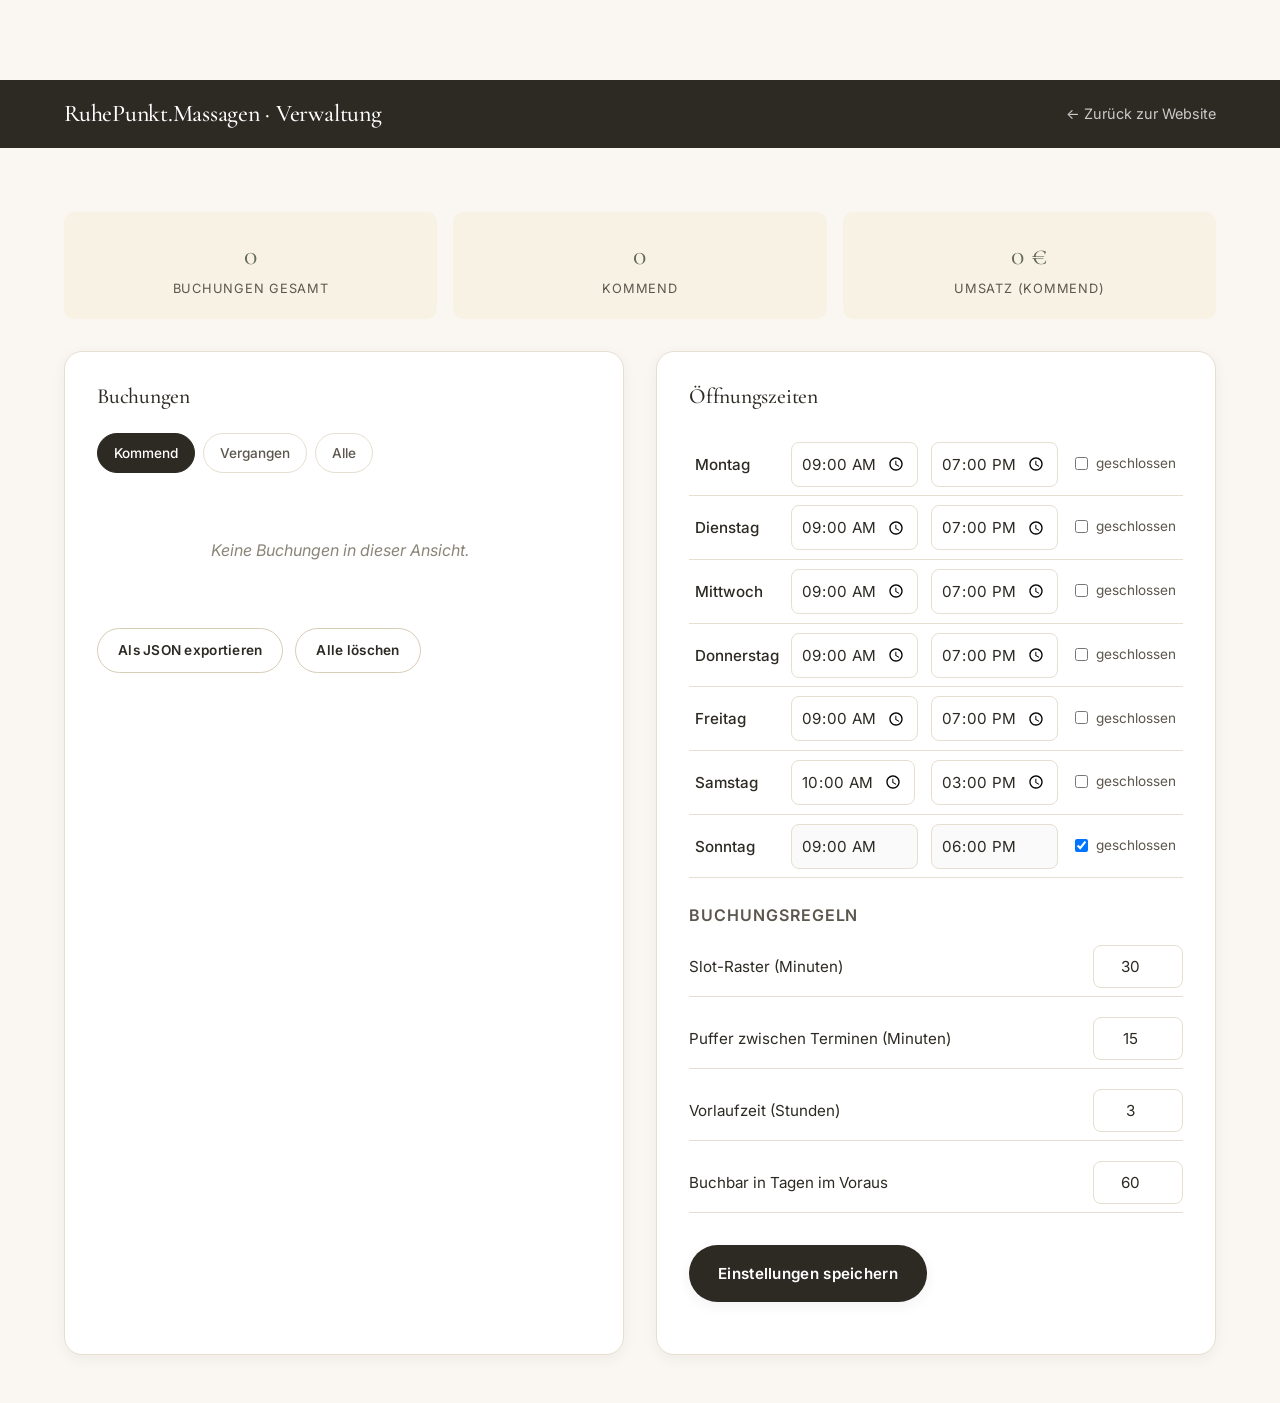
==== commit d9220680: "Rebrand: Sandro Notz · RuhePunkt.Massagen Ersetzt die Platzhalter-Marke Serenità durch den echten Fi" ====
--- a/admin.html
+++ b/admin.html
@@ -3,7 +3,7 @@
 <head>
     <meta charset="UTF-8" />
     <meta name="viewport" content="width=device-width, initial-scale=1.0" />
-    <title>Verwaltung · Massagepraxis Serenità</title>
+    <title>Verwaltung · RuhePunkt.Massagen</title>
 
     <link rel="preconnect" href="https://fonts.googleapis.com" />
     <link rel="preconnect" href="https://fonts.gstatic.com" crossorigin />
@@ -74,7 +74,7 @@
 
     <header class="admin-header">
         <div class="container">
-            <h1>Serenità · Verwaltung</h1>
+            <h1>RuhePunkt.Massagen · Verwaltung</h1>
             <a href="index.html">← Zurück zur Website</a>
         </div>
     </header>
@@ -279,7 +279,7 @@
             const blob = new Blob([data], { type: "application/json" });
             const a = document.createElement("a");
             a.href = URL.createObjectURL(blob);
-            a.download = `serenita-buchungen-${new Date().toISOString().slice(0,10)}.json`;
+            a.download = `ruhepunkt-buchungen-${new Date().toISOString().slice(0,10)}.json`;
             document.body.appendChild(a); a.click(); a.remove();
         });
 
--- a/css/style.css
+++ b/css/style.css
@@ -1,5 +1,5 @@
 /* ==========================================================================
-   Massagepraxis Serenità – Stylesheet
+   RuhePunkt.Massagen · Sandro Notz – Stylesheet
    Warme, ruhige Farben · elegante Typografie · Responsive First
    ========================================================================== */
 
@@ -206,8 +206,10 @@
 .brand:hover { color: var(--color-primary-dark); }
 .brand-mark { color: var(--color-primary); display: inline-flex; }
 .brand-text { display: inline-flex; flex-direction: column; line-height: 1; }
-.brand-name { font-family: var(--font-serif); font-size: 1.5rem; letter-spacing: 0.02em; }
+.brand-name { font-family: var(--font-serif); font-size: 1.5rem; letter-spacing: 0.005em; font-weight: 500; }
+.brand-dot { color: var(--color-accent); font-weight: 600; margin: 0 1px; }
 .brand-tag { font-size: 0.7rem; text-transform: uppercase; letter-spacing: 0.28em; color: var(--color-muted); margin-top: 3px; }
+.site-footer .brand-dot { color: var(--color-accent); }
 
 .site-nav { display: flex; align-items: center; }
 .nav-list {
